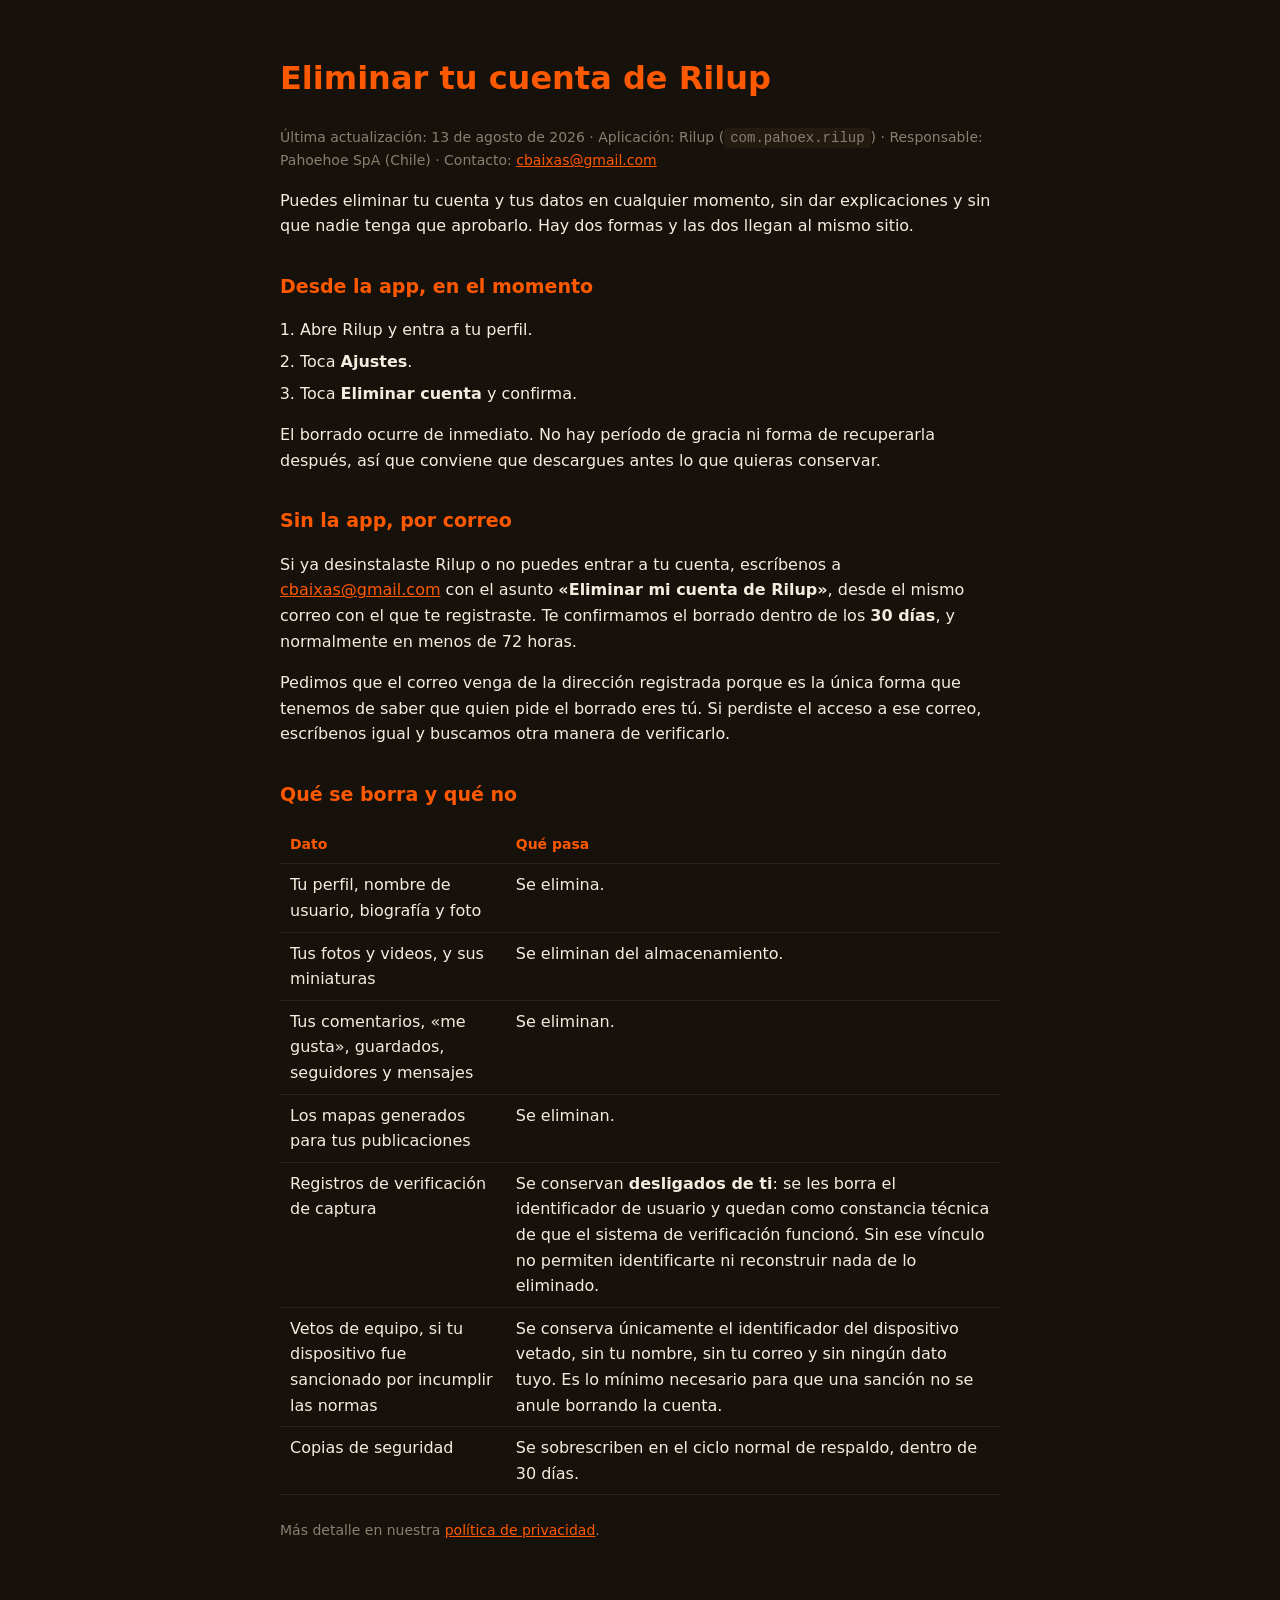
==== borrar-cuenta/index.html @ 9bd5d2db "Create index.html" ====
<!doctype html>
<html lang="es">
<head>
<meta charset="utf-8">
<meta name="viewport" content="width=device-width, initial-scale=1">
<title>Rilup, eliminar tu cuenta</title>
<style>
  body{margin:0;background:#17110B;color:#F4EDDF;font-family:system-ui,sans-serif;line-height:1.6}
  main{max-width:720px;margin:0 auto;padding:32px 20px 64px}
  h1{color:#FE5901} h2{color:#FE5901;font-size:19px;margin-top:32px}
  a{color:#FE5901} .meta{color:#8a7f70;font-size:14px}
  code{background:#241B10;padding:2px 6px;border-radius:4px}
  ol.pasos{padding-left:20px} ol.pasos li{margin:6px 0}
  table{border-collapse:collapse;width:100%;margin-top:12px}
  th,td{text-align:left;padding:8px 10px;border-bottom:1px solid #2b2117;vertical-align:top}
  th{color:#FE5901;font-size:14px;font-weight:600}
</style>
</head>
<body><main>
<h1>Eliminar tu cuenta de Rilup</h1>
<p class="meta">Última actualización: 13 de agosto de 2026 · Aplicación: Rilup
(<code>com.pahoex.rilup</code>) · Responsable: Pahoehoe SpA (Chile) ·
Contacto: <a href="mailto:cbaixas@gmail.com">cbaixas@gmail.com</a></p>

<p>Puedes eliminar tu cuenta y tus datos en cualquier momento, sin dar explicaciones y sin que
nadie tenga que aprobarlo. Hay dos formas y las dos llegan al mismo sitio.</p>

<h2>Desde la app, en el momento</h2>
<ol class="pasos">
  <li>Abre Rilup y entra a tu perfil.</li>
  <li>Toca <b>Ajustes</b>.</li>
  <li>Toca <b>Eliminar cuenta</b> y confirma.</li>
</ol>
<p>El borrado ocurre de inmediato. No hay período de gracia ni forma de recuperarla después, así
que conviene que descargues antes lo que quieras conservar.</p>

<h2>Sin la app, por correo</h2>
<p>Si ya desinstalaste Rilup o no puedes entrar a tu cuenta, escríbenos a
<a href="mailto:cbaixas@gmail.com?subject=Eliminar%20mi%20cuenta%20de%20Rilup">cbaixas@gmail.com</a>
con el asunto <b>«Eliminar mi cuenta de Rilup»</b>, desde el mismo correo con el que te
registraste. Te confirmamos el borrado dentro de los <b>30 días</b>, y normalmente en menos de
72 horas.</p>
<p>Pedimos que el correo venga de la dirección registrada porque es la única forma que tenemos de
saber que quien pide el borrado eres tú. Si perdiste el acceso a ese correo, escríbenos igual y
buscamos otra manera de verificarlo.</p>

<h2>Qué se borra y qué no</h2>
<table>
  <tr><th>Dato</th><th>Qué pasa</th></tr>
  <tr>
    <td>Tu perfil, nombre de usuario, biografía y foto</td>
    <td>Se elimina.</td>
  </tr>
  <tr>
    <td>Tus fotos y videos, y sus miniaturas</td>
    <td>Se eliminan del almacenamiento.</td>
  </tr>
  <tr>
    <td>Tus comentarios, «me gusta», guardados, seguidores y mensajes</td>
    <td>Se eliminan.</td>
  </tr>
  <tr>
    <td>Los mapas generados para tus publicaciones</td>
    <td>Se eliminan.</td>
  </tr>
  <tr>
    <td>Registros de verificación de captura</td>
    <td>Se conservan <b>desligados de ti</b>: se les borra el identificador de usuario y quedan
        como constancia técnica de que el sistema de verificación funcionó. Sin ese vínculo no
        permiten identificarte ni reconstruir nada de lo eliminado.</td>
  </tr>
  <tr>
    <td>Vetos de equipo, si tu dispositivo fue sancionado por incumplir las normas</td>
    <td>Se conserva únicamente el identificador del dispositivo vetado, sin tu nombre, sin tu
        correo y sin ningún dato tuyo. Es lo mínimo necesario para que una sanción no se anule
        borrando la cuenta.</td>
  </tr>
  <tr>
    <td>Copias de seguridad</td>
    <td>Se sobrescriben en el ciclo normal de respaldo, dentro de 30 días.</td>
  </tr>
</table>

<p class="meta" style="margin-top:24px">Más detalle en nuestra
<a href="../privacy/">política de privacidad</a>.</p>
</main></body></html>
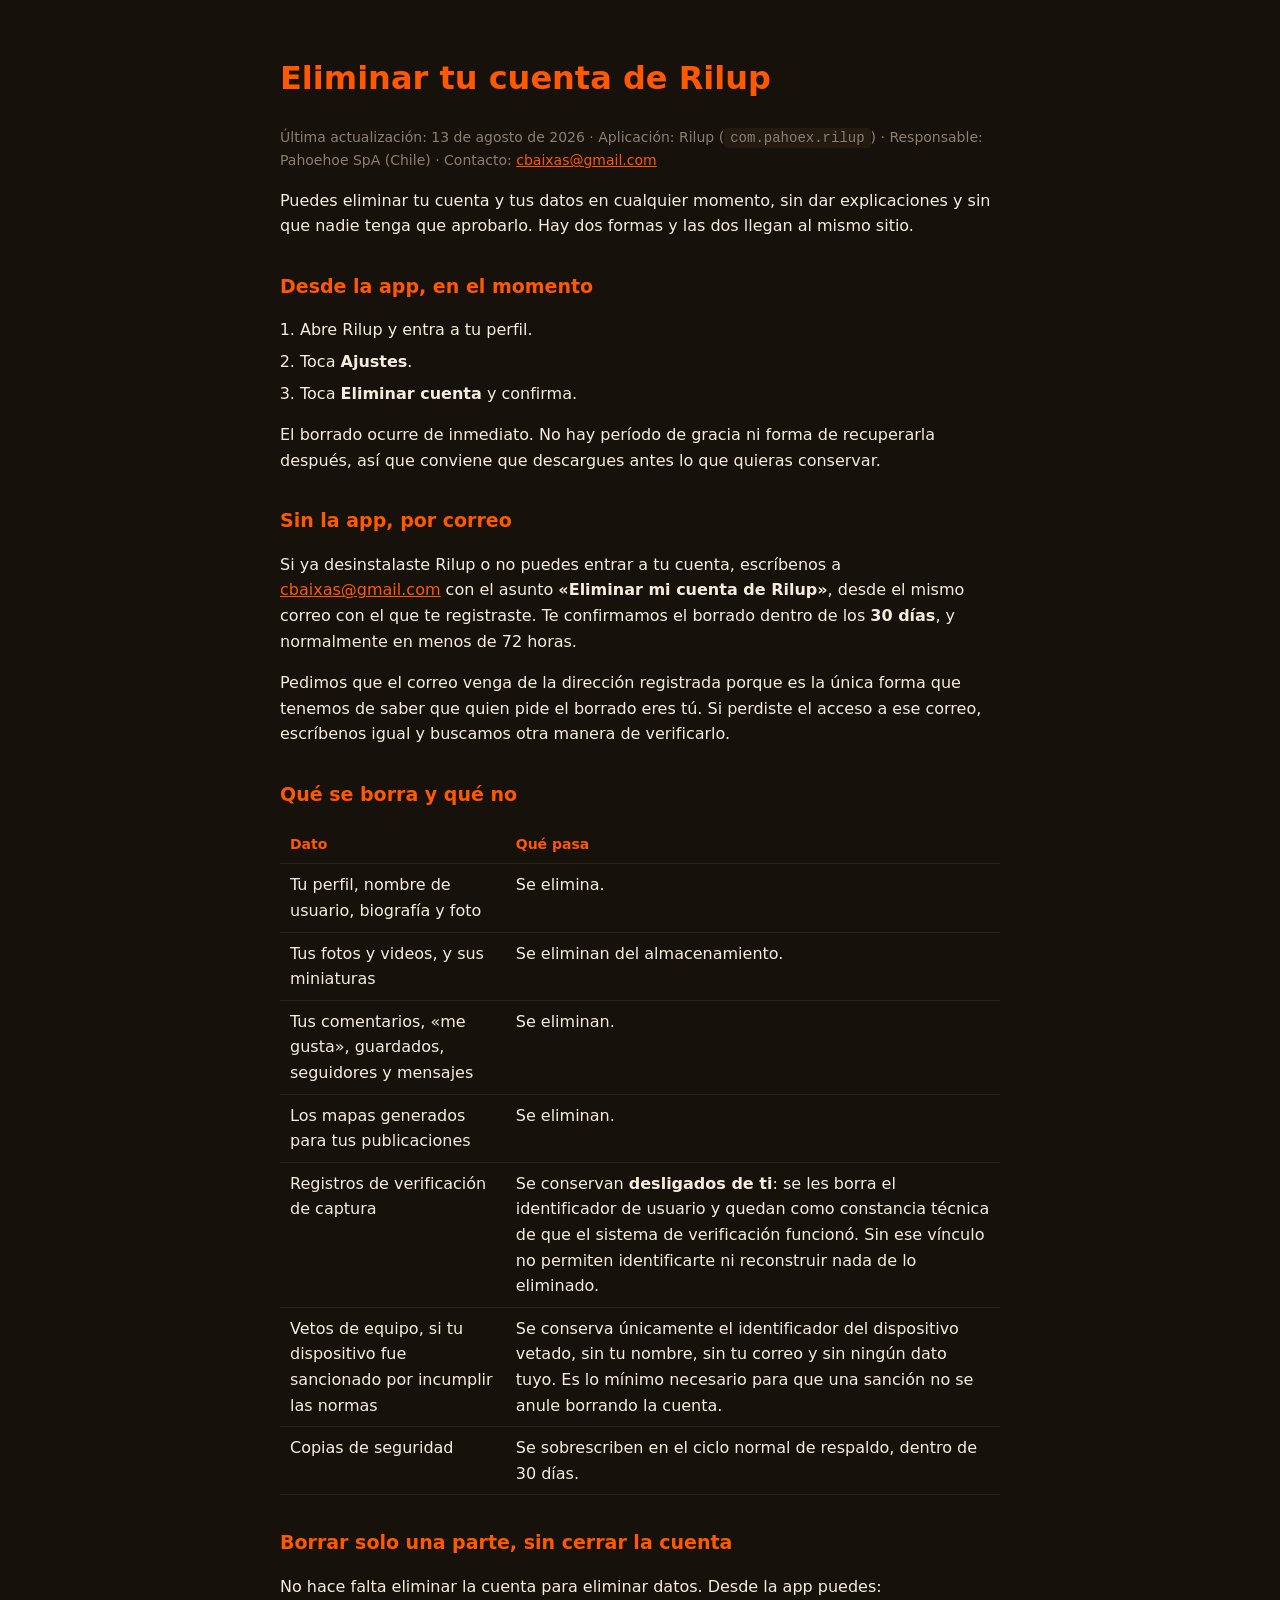
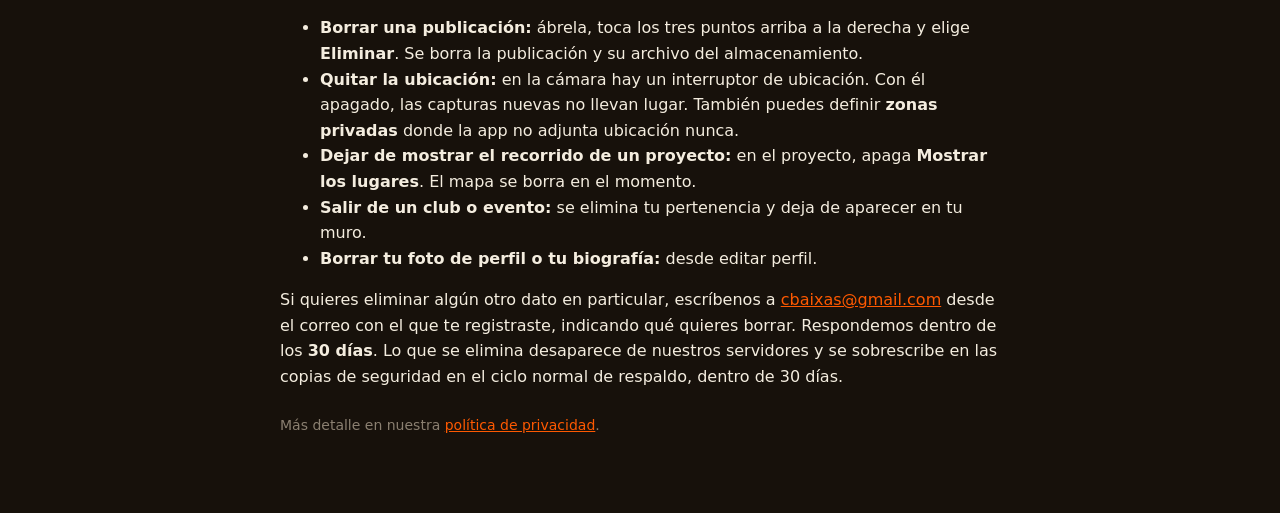
==== commit 9d27dcaf: "Estandares de seguridad infantilEstandares de seguridad infantil" ====
--- a/borrar-cuenta/index.html
+++ b/borrar-cuenta/index.html
@@ -81,6 +81,25 @@
   </tr>
 </table>
 
+<h2>Borrar solo una parte, sin cerrar la cuenta</h2>
+<p>No hace falta eliminar la cuenta para eliminar datos. Desde la app puedes:</p>
+<ul>
+  <li><b>Borrar una publicación:</b> ábrela, toca los tres puntos arriba a la derecha y elige
+      <b>Eliminar</b>. Se borra la publicación y su archivo del almacenamiento.</li>
+  <li><b>Quitar la ubicación:</b> en la cámara hay un interruptor de ubicación. Con él apagado, las
+      capturas nuevas no llevan lugar. También puedes definir <b>zonas privadas</b> donde la app no
+      adjunta ubicación nunca.</li>
+  <li><b>Dejar de mostrar el recorrido de un proyecto:</b> en el proyecto, apaga
+      <b>Mostrar los lugares</b>. El mapa se borra en el momento.</li>
+  <li><b>Salir de un club o evento:</b> se elimina tu pertenencia y deja de aparecer en tu muro.</li>
+  <li><b>Borrar tu foto de perfil o tu biografía:</b> desde editar perfil.</li>
+</ul>
+<p>Si quieres eliminar algún otro dato en particular, escríbenos a
+<a href="mailto:cbaixas@gmail.com?subject=Eliminar%20datos%20de%20mi%20cuenta%20de%20Rilup">cbaixas@gmail.com</a>
+desde el correo con el que te registraste, indicando qué quieres borrar. Respondemos dentro de los
+<b>30 días</b>. Lo que se elimina desaparece de nuestros servidores y se sobrescribe en las copias
+de seguridad en el ciclo normal de respaldo, dentro de 30 días.</p>
+
 <p class="meta" style="margin-top:24px">Más detalle en nuestra
 <a href="../privacy/">política de privacidad</a>.</p>
 </main></body></html>
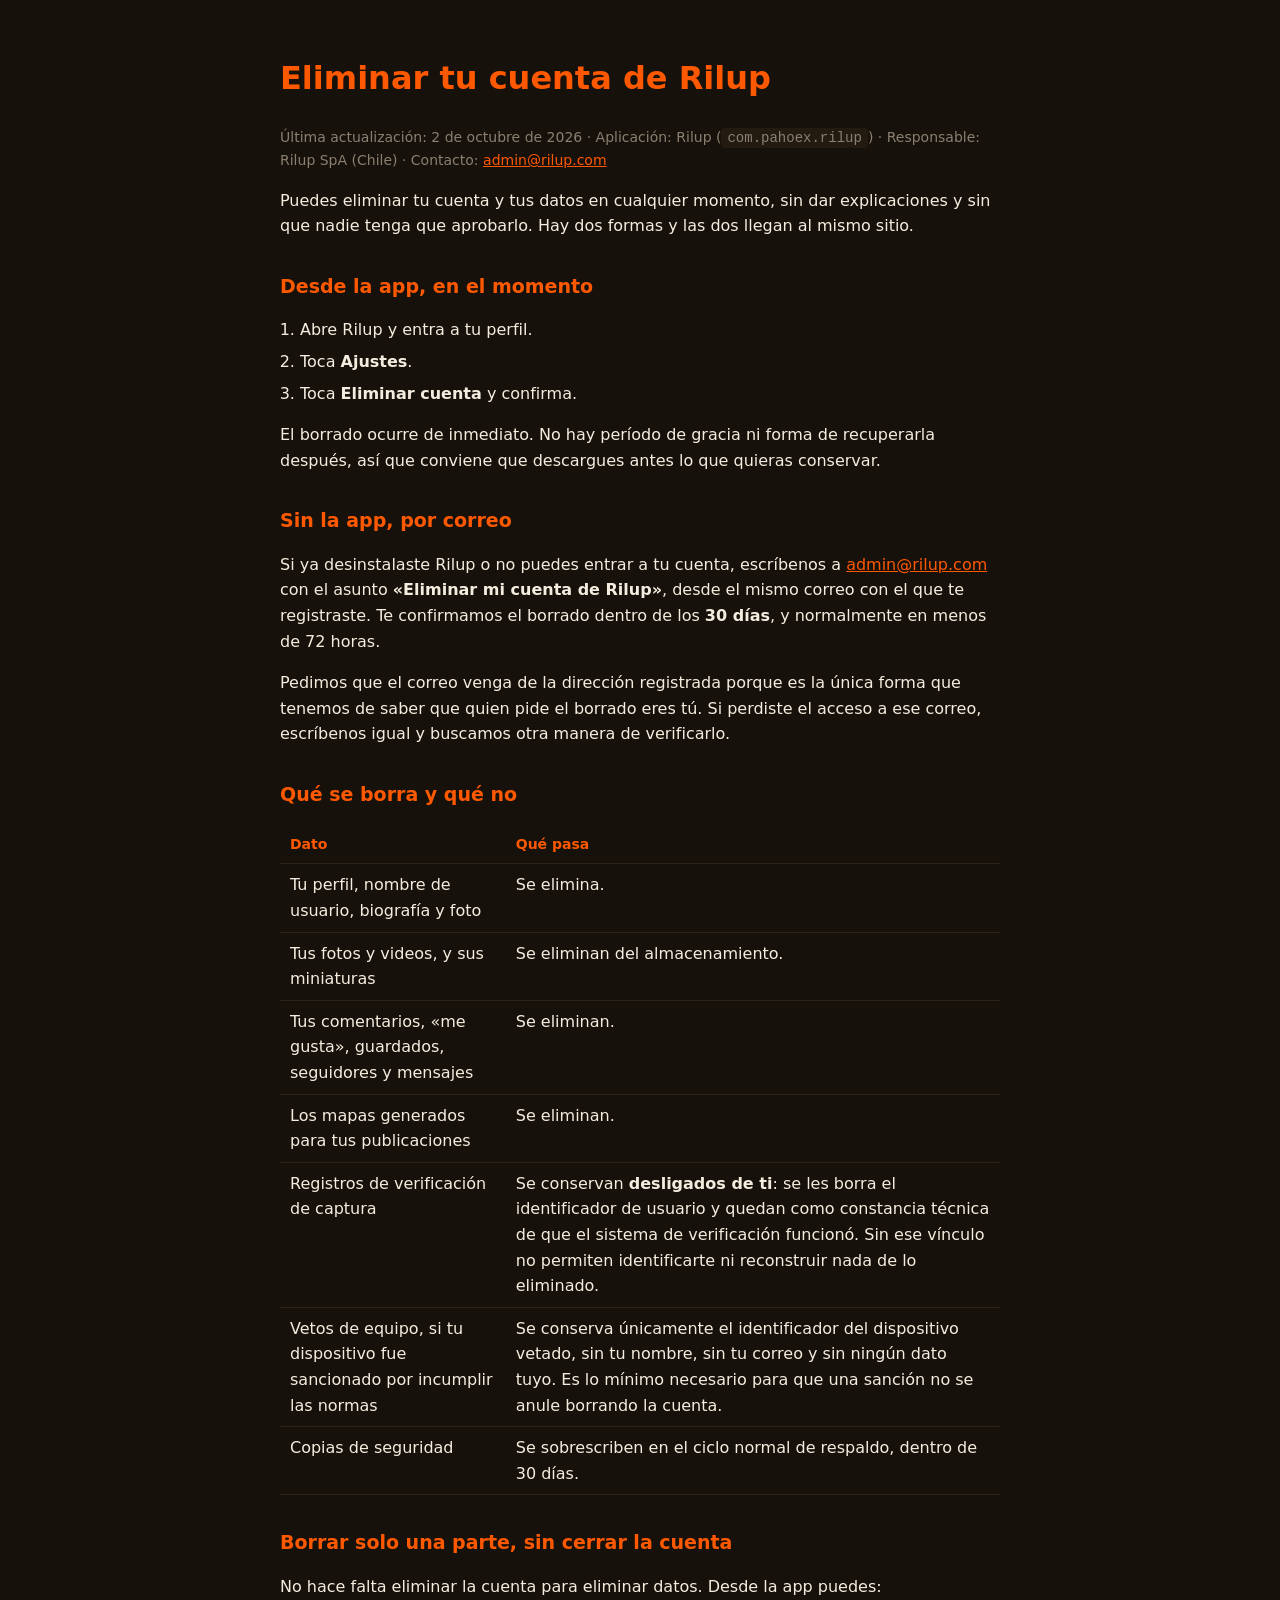
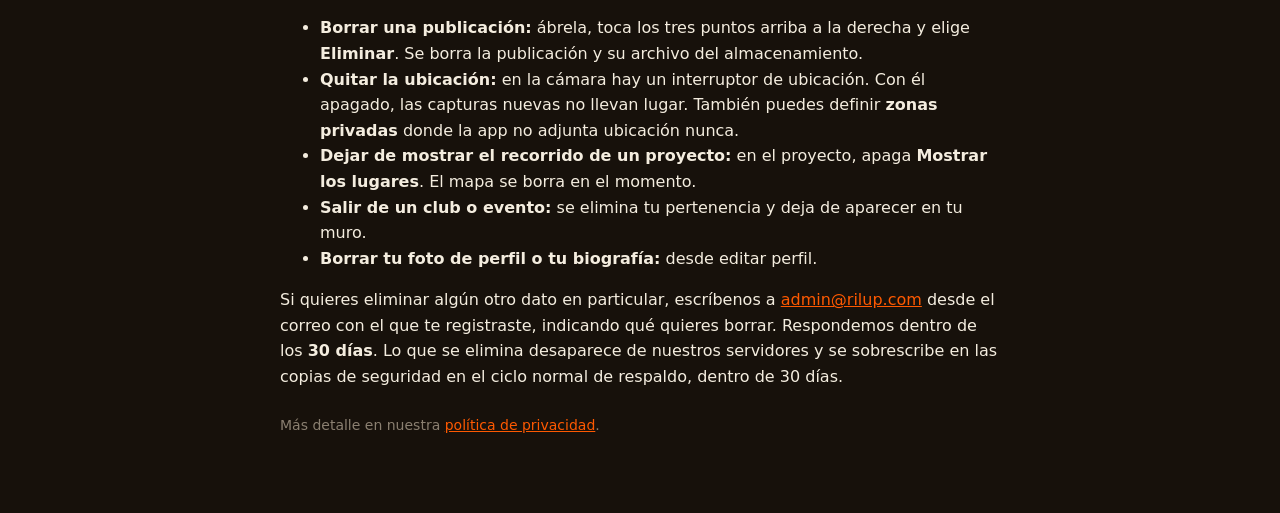
==== commit 7378cb46: "Rilup es un producto de Rilup SpA; fecha nueva en las paginas legales" ====
--- a/borrar-cuenta/index.html
+++ b/borrar-cuenta/index.html
@@ -18,9 +18,9 @@
 </head>
 <body><main>
 <h1>Eliminar tu cuenta de Rilup</h1>
-<p class="meta">Última actualización: 13 de agosto de 2026 · Aplicación: Rilup
-(<code>com.pahoex.rilup</code>) · Responsable: Pahoehoe SpA (Chile) ·
-Contacto: <a href="mailto:cbaixas@gmail.com">cbaixas@gmail.com</a></p>
+<p class="meta">Última actualización: 2 de octubre de 2026 · Aplicación: Rilup
+(<code>com.pahoex.rilup</code>) · Responsable: Rilup SpA (Chile) ·
+Contacto: <a href="mailto:admin@rilup.com">admin@rilup.com</a></p>
 
 <p>Puedes eliminar tu cuenta y tus datos en cualquier momento, sin dar explicaciones y sin que
 nadie tenga que aprobarlo. Hay dos formas y las dos llegan al mismo sitio.</p>
@@ -36,7 +36,7 @@
 
 <h2>Sin la app, por correo</h2>
 <p>Si ya desinstalaste Rilup o no puedes entrar a tu cuenta, escríbenos a
-<a href="mailto:cbaixas@gmail.com?subject=Eliminar%20mi%20cuenta%20de%20Rilup">cbaixas@gmail.com</a>
+<a href="mailto:admin@rilup.com?subject=Eliminar%20mi%20cuenta%20de%20Rilup">admin@rilup.com</a>
 con el asunto <b>«Eliminar mi cuenta de Rilup»</b>, desde el mismo correo con el que te
 registraste. Te confirmamos el borrado dentro de los <b>30 días</b>, y normalmente en menos de
 72 horas.</p>
@@ -95,7 +95,7 @@
   <li><b>Borrar tu foto de perfil o tu biografía:</b> desde editar perfil.</li>
 </ul>
 <p>Si quieres eliminar algún otro dato en particular, escríbenos a
-<a href="mailto:cbaixas@gmail.com?subject=Eliminar%20datos%20de%20mi%20cuenta%20de%20Rilup">cbaixas@gmail.com</a>
+<a href="mailto:admin@rilup.com?subject=Eliminar%20datos%20de%20mi%20cuenta%20de%20Rilup">admin@rilup.com</a>
 desde el correo con el que te registraste, indicando qué quieres borrar. Respondemos dentro de los
 <b>30 días</b>. Lo que se elimina desaparece de nuestros servidores y se sobrescribe en las copias
 de seguridad en el ciclo normal de respaldo, dentro de 30 días.</p>
